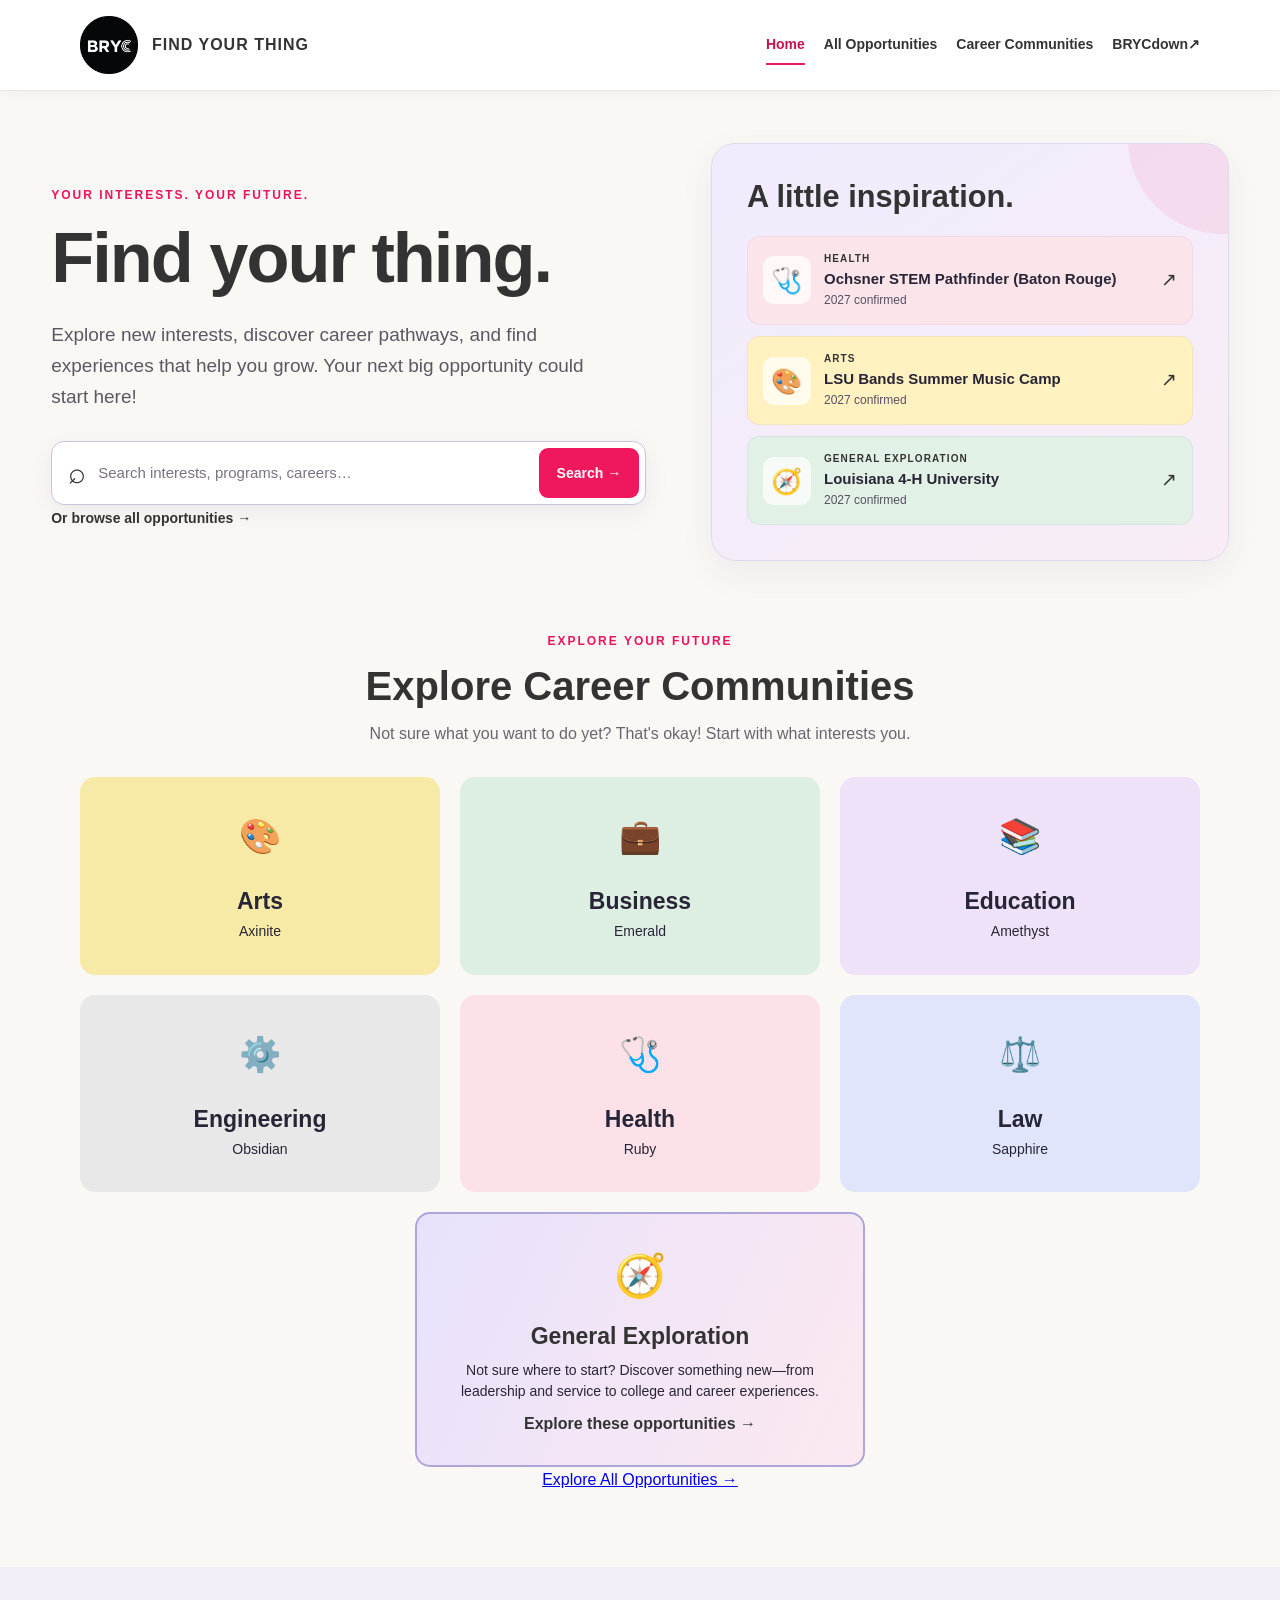
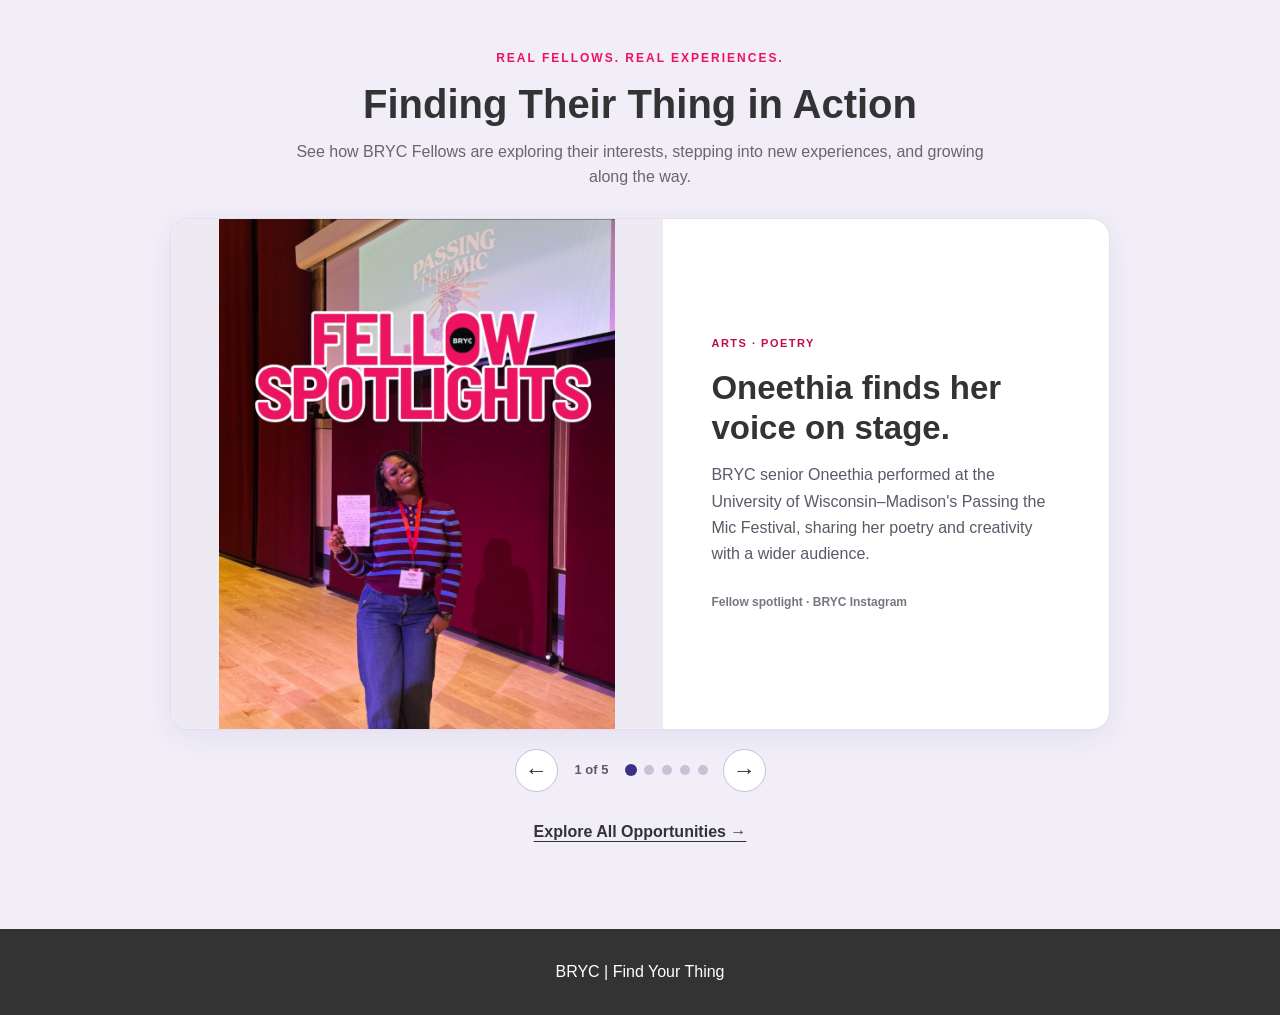
==== index.html @ 46cd041e "Provide homepage search autocomplete and approved-current preview fallback" ====
<!DOCTYPE html>
<html lang="en">
<head>
  <meta charset="UTF-8">
  <meta name="viewport" content="width=device-width, initial-scale=1.0">
  <title>Find Your Thing | BRYC</title>
  <link rel="stylesheet" href="style.css?v=11">
</head>

<body>
  <!-- Navigation -->
  <header class="site-header">
    <div class="container nav">
      <a href="index.html" class="brand" aria-label="Find Your Thing home">
        <img src="BRYC Logo-Punched.png" alt="BRYC logo">
        <span>FIND YOUR THING</span>
      </a>
      <nav class="site-nav" aria-label="Main navigation">
        <a class="nav-link" href="index.html" aria-current="page">Home</a>
        <a class="nav-link" href="opportunities.html">All Opportunities</a>
        <a class="nav-link" href="#career-communities">Career Communities</a>
        <a class="nav-link" href="https://thebryc.org/brycdown" target="_blank" rel="noopener noreferrer">BRYCdown <span aria-hidden="true">↗</span></a>
      </nav>
    </div>
  </header>

  <main>
    <!-- Hero: search and live discovery previews -->
    <section class="hero container" aria-labelledby="hero-title">
      <div class="hero-content">
        <p class="eyebrow">YOUR INTERESTS. YOUR FUTURE.</p>
        <h1 id="hero-title">Find your thing.</h1>
        <p class="intro">
          Explore new interests, discover career pathways, and find experiences
          that help you grow. Your next big opportunity could start here!
        </p>

        <form class="hero-search" action="opportunities.html" method="get" role="search">
          <label for="hero-query" class="visually-hidden">Search opportunities</label>
          <span class="hero-search-icon" aria-hidden="true">⌕</span>
          <input id="hero-query" name="q" type="search" autocomplete="off"
            placeholder="Search interests, programs, careers…" required>
          <button type="submit">Search <span aria-hidden="true">→</span></button>
        </form>
        <a class="hero-all-link" href="opportunities.html">Or browse all opportunities <span aria-hidden="true">→</span></a>
      </div>

      <aside class="hero-discovery" aria-labelledby="discovery-title">
        <div class="hero-discovery-header">
          <h2 id="discovery-title">A little inspiration.</h2>
        </div>
        <div class="preview-stack" id="featured-opportunities">
          <!-- These useful links remain if the live opportunity feed is temporarily unavailable. -->
          <a class="preview-card preview-health" href="opportunities.html?community=Health">
            <span class="preview-icon" aria-hidden="true">🩺</span>
            <span class="preview-card-copy">
              <span class="preview-kicker">HEALTH</span>
              <strong>Explore healthcare opportunities</strong>
              <span class="preview-detail">Careers, summer programs, and volunteering</span>
            </span>
            <span class="preview-arrow" aria-hidden="true">↗</span>
          </a>
          <a class="preview-card preview-arts" href="opportunities.html?community=Arts">
            <span class="preview-icon" aria-hidden="true">🎨</span>
            <span class="preview-card-copy">
              <span class="preview-kicker">ARTS</span>
              <strong>Find your creative side</strong>
              <span class="preview-detail">Theater, journalism, design, and more</span>
            </span>
            <span class="preview-arrow" aria-hidden="true">↗</span>
          </a>
          <a class="preview-card preview-general" href="opportunities.html?community=General%20Exploration">
            <span class="preview-icon" aria-hidden="true">🧭</span>
            <span class="preview-card-copy">
              <span class="preview-kicker">GENERAL EXPLORATION</span>
              <strong>Try something new</strong>
              <span class="preview-detail">Leadership, service, and new experiences</span>
            </span>
            <span class="preview-arrow" aria-hidden="true">↗</span>
          </a>
        </div>
      </aside>
    </section>

    <!-- Career Communities -->
    <section class="communities container" id="career-communities">
      <p class="eyebrow">EXPLORE YOUR FUTURE</p>
      <h2>Explore Career Communities</h2>
      <p class="section-description">
        Not sure what you want to do yet? That's okay!
        Start with what interests you.
      </p>

      <div class="community-grid">
        <a class="community-card arts" href="opportunities.html?community=Arts">
          <div class="community-icon">🎨</div>
          <h3>Arts</h3>
          <p>Axinite</p>
        </a>

        <a class="community-card business" href="opportunities.html?community=Business">
          <div class="community-icon">💼</div>
          <h3>Business</h3>
          <p>Emerald</p>
        </a>

        <a class="community-card education" href="opportunities.html?community=Education">
          <div class="community-icon">📚</div>
          <h3>Education</h3>
          <p>Amethyst</p>
        </a>

        <a class="community-card engineering" href="opportunities.html?community=Engineering">
          <div class="community-icon">⚙️</div>
          <h3>Engineering</h3>
          <p>Obsidian</p>
        </a>

        <a class="community-card health" href="opportunities.html?community=Health">
          <div class="community-icon">🩺</div>
          <h3>Health</h3>
          <p>Ruby</p>
        </a>

        <a class="community-card law" href="opportunities.html?community=Law">
          <div class="community-icon">⚖️</div>
          <h3>Law</h3>
          <p>Sapphire</p>
        </a>

        <a class="community-card general-exploration" href="opportunities.html?community=General%20Exploration">
          <div class="community-icon" aria-hidden="true">🧭</div>
          <div class="community-copy">
            <h3>General Exploration</h3>
            <p>Not sure where to start? Discover something new—from leadership and service to college and career experiences.</p>
            <span class="community-action">Explore these opportunities →</span>
          </div>
        </a>
      </div>
      <div class="section-action"><a class="section-action-link" href="opportunities.html">Explore All Opportunities →</a></div>
    </section>

    <!-- Real Fellow experiences: original screenshot photo crops only -->
    <section id="spotlights" class="fellow-spotlights" aria-labelledby="spotlights-heading">
      <div class="container spotlight-container">
        <p class="eyebrow">REAL FELLOWS. REAL EXPERIENCES.</p>
        <h2 id="spotlights-heading">Finding Their Thing in Action</h2>
        <p class="section-description">See how BRYC Fellows are exploring their interests, stepping into new experiences, and growing along the way.</p>
        <div class="spotlight-carousel" aria-roledescription="carousel" aria-label="BRYC Fellow spotlights">
          <div class="spotlight-stage" id="spotlight-stage" aria-live="polite">
            <article class="spotlight-slide" aria-roledescription="slide" aria-label="1 of 5">
              <div class="spotlight-photo"><img src="assets/fellow-spotlights/01-oneethia-poetry.png" alt="BRYC Fellow Oneethia at the Passing the Mic Festival" loading="eager"></div>
              <div class="spotlight-story">
                <span class="spotlight-category">ARTS · POETRY</span>
                <h3>Oneethia finds her voice on stage.</h3>
                <p>BRYC senior Oneethia performed at the University of Wisconsin–Madison's Passing the Mic Festival, sharing her poetry and creativity with a wider audience.</p>
                <span class="spotlight-attribution">Fellow spotlight · BRYC Instagram</span>
              </div>
            </article>
            <article class="spotlight-slide" aria-roledescription="slide" aria-label="2 of 5" hidden>
              <div class="spotlight-photo"><img src="assets/fellow-spotlights/02-kaleb-orchestra.png" alt="BRYC Fellow Kaleb at a music competition with trophies" loading="lazy"></div>
              <div class="spotlight-story">
                <span class="spotlight-category">ARTS · MUSIC</span>
                <h3>Kaleb earns orchestra honors.</h3>
                <p>Kaleb was selected for the Louisiana Music Educators Association's All-State and Multi-District Honors Orchestra, recognizing his dedication to music.</p>
                <span class="spotlight-attribution">Fellow spotlight · BRYC Instagram</span>
              </div>
            </article>
            <article class="spotlight-slide" aria-roledescription="slide" aria-label="3 of 5" hidden>
              <div class="spotlight-photo"><img src="assets/fellow-spotlights/03-engineering-fellows.png" alt="BRYC Engineering Fellows and ExxonMobil mentors gathered for a group photo" loading="lazy"></div>
              <div class="spotlight-story">
                <span class="spotlight-category">ENGINEERING · MENTORSHIP</span>
                <h3>Engineering Fellows meet their mentors.</h3>
                <p>Ten aspiring BRYC engineers met ExxonMobil mentors through the Engineering Fellows partnership. Monthly sessions from September through May focus on workplace skills and guidance on internships and careers.</p>
                <span class="spotlight-attribution">Engineering Fellows · BRYC × ExxonMobil</span>
              </div>
            </article>
            <article class="spotlight-slide" aria-roledescription="slide" aria-label="4 of 5" hidden>
              <div class="spotlight-photo"><img src="assets/fellow-spotlights/04-health-fellows.png" alt="BRYC Health Fellow practicing a healthcare skill at the Community Health Fair" loading="lazy"></div>
              <div class="spotlight-story">
                <span class="spotlight-category">HEALTH · HANDS-ON LEARNING</span>
                <h3>Exploring healthcare firsthand.</h3>
                <p>Fellows wrapped up year three of the Wolfpack Health Fellows Academy with a Community Health Fair, exploring healthcare pathways alongside FranU and Baton Rouge Clinic partners.</p>
                <span class="spotlight-attribution">Past Fellow experience · Wolfpack Health Fellows Academy</span>
              </div>
            </article>
            <article class="spotlight-slide" aria-roledescription="slide" aria-label="5 of 5" hidden>
              <div class="spotlight-photo"><img src="assets/fellow-spotlights/05-legal-fellows.png" alt="BRYC Legal Fellow speaking to an audience at the Legal Fellows program" loading="lazy"></div>
              <div class="spotlight-story">
                <span class="spotlight-category">LAW · YOUTH LEADERSHIP</span>
                <h3>Legal Fellows take the lead.</h3>
                <p>In partnership with the East Baton Rouge District Attorney's Office, BRYC Legal Fellows explored the justice system and strengthened their leadership and public speaking skills by designing questions for a community discussion.</p>
                <span class="spotlight-attribution">Legal Fellows Institute · BRYC × EBR District Attorney's Office</span>
              </div>
            </article>
          </div>
          <div class="spotlight-controls">
            <button type="button" class="spotlight-arrow" id="spotlight-prev" aria-label="Previous Fellow spotlight">←</button>
            <span class="spotlight-position" id="spotlight-position" aria-live="polite">1 of 5</span>
            <div class="spotlight-dots" id="spotlight-dots" aria-label="Choose a Fellow spotlight">
              <button class="spotlight-dot is-active" type="button" aria-label="Show spotlight 1" aria-current="true"></button>
              <button class="spotlight-dot" type="button" aria-label="Show spotlight 2"></button>
              <button class="spotlight-dot" type="button" aria-label="Show spotlight 3"></button>
              <button class="spotlight-dot" type="button" aria-label="Show spotlight 4"></button>
              <button class="spotlight-dot" type="button" aria-label="Show spotlight 5"></button>
            </div>
            <button type="button" class="spotlight-arrow" id="spotlight-next" aria-label="Next Fellow spotlight">→</button>
          </div>
        </div>
        <a class="spotlight-browse-link" href="opportunities.html">Explore All Opportunities →</a>
      </div>
    </section>
  </main>

  <footer>
    <div class="container">
      BRYC | Find Your Thing
    </div>
  </footer>

  <!-- The same public-safe approved-opportunities feed used by the directory. -->
  <script src="opportunities-snapshot.js?v=20261117-tulane"></script>
  <script src="fyt-search.js?v=round3-1"></script>
  <script src="fyt-config.js"></script>
  <script>
  (() => {
    "use strict";
    let latestOpportunities=window.FYT_STATIC_PAYLOAD?.opportunities||[];
    window.FYTHomepageOpportunities=()=>latestOpportunities;
    const slots = [
      {category: "Health", icon: "🩺", style: "preview-health"},
      {category: "Arts", icon: "🎨", style: "preview-arts"},
      {category: "General Exploration", icon: "🧭", style: "preview-general"}
    ];
    const stack = document.getElementById("featured-opportunities");
    if (!stack) return;
    const cycleRank = cycle => cycle === "2027 Confirmed" ? 0 :
      cycle === "Ongoing / Recurring" ? 1 : 2;
    const cycleLabel = cycle => cycle === "2027 Confirmed" ? "2027 confirmed" :
      cycle === "Ongoing / Recurring" ? "Ongoing program" : "Previously offered";
    const safeUrl = value => {
      try {
        const link = new URL(value);
        return link.protocol === "https:" ? link.href : null;
      } catch { return null; }
    };
    const span = (className, content) => {
      const node = document.createElement("span");
      node.className = className;
      node.textContent = String(content || "");
      return node;
    };
    window.FYTFeedReceiver = payload => {
      if (!payload || payload.ok !== true || !Array.isArray(payload.opportunities)) return;
      latestOpportunities=payload.opportunities;
      const cards = [];
      for (const slot of slots) {
        const item = payload.opportunities.filter(op =>
          op && op.id && op.name && !window.FYTSearch.expired(op) && Array.isArray(op.careerCommunities) &&
          op.careerCommunities.includes(slot.category))
          .sort((a, b) => cycleRank(a.programCycle) - cycleRank(b.programCycle))[0];
        if (!item) continue;
        const card = document.createElement("a");
        card.className = "preview-card " + slot.style;
        card.href = "opportunities.html?q=" + encodeURIComponent(item.name);
        const icon = span("preview-icon", slot.icon);
        icon.setAttribute("aria-hidden", "true");
        const copy = span("preview-card-copy", "");
        copy.append(span("preview-kicker", slot.category.toUpperCase()));
        const name = document.createElement("strong");
        name.textContent = item.name;
        copy.append(name, span("preview-detail", cycleLabel(item.programCycle)));
        const arrow = span("preview-arrow", "↗");
        arrow.setAttribute("aria-hidden", "true");
        card.append(icon, copy, arrow);
        cards.push(card);
      }
      // Preserve the category links if no approved previews are available.
      if (cards.length === slots.length) stack.replaceChildren(...cards);
    };
    // Render the approved public snapshot before the live feed returns.
    if(window.FYT_STATIC_PAYLOAD)window.FYTFeedReceiver(window.FYT_STATIC_PAYLOAD);
    const endpoint = safeUrl(window.FYT_CONFIG && window.FYT_CONFIG.publicFeedUrl);
    if (!endpoint) return;
    const script = document.createElement("script");
    script.src = endpoint;
    // A failed/slow feed leaves the three category links intact.
    document.head.append(script);
  })();
  </script>

  <script>
  (() => {
    const input=document.getElementById('hero-query');
    const pick=label=>{
      const url=new URL('opportunities.html',location.href);
      url.searchParams.set('q',label);
      location.assign(url.href);
    };
    window.FYTSearch.autocomplete(input,()=>window.FYTHomepageOpportunities?.()||[],pick);
  })();
  </script>

  <script>
  (() => {
    "use strict";
    const stage = document.getElementById("spotlight-stage");
    const controls = document.getElementById("spotlight-dots");
    if (!stage || !controls) return;
    const slides = Array.from(stage.querySelectorAll(".spotlight-slide"));
    const dots = Array.from(controls.querySelectorAll(".spotlight-dot"));
    const position = document.getElementById("spotlight-position");
    let current = 0;
    function show(index) {
      current = (index + slides.length) % slides.length;
      slides.forEach((slide, i) => { slide.hidden = i !== current; });
      dots.forEach((dot, i) => {
        dot.classList.toggle("is-active", i === current);
        if (i === current) dot.setAttribute("aria-current", "true");
        else dot.removeAttribute("aria-current");
      });
      position.textContent = (current + 1) + " of " + slides.length;
    }
    document.getElementById("spotlight-prev").addEventListener("click", () => show(current - 1));
    document.getElementById("spotlight-next").addEventListener("click", () => show(current + 1));
    dots.forEach((dot, i) => dot.addEventListener("click", () => show(i)));
    const carousel = document.querySelector(".spotlight-carousel");
    carousel.addEventListener("keydown", e => {
      if (e.key === "ArrowLeft") { e.preventDefault(); show(current - 1); }
      if (e.key === "ArrowRight") { e.preventDefault(); show(current + 1); }
    });
    let touchX;
    stage.addEventListener("touchstart", e => { touchX = e.changedTouches[0].screenX; }, {passive:true});
    stage.addEventListener("touchend", e => {
      if (touchX === undefined) return;
      const delta = e.changedTouches[0].screenX - touchX;
      if (Math.abs(delta) > 55) show(current + (delta < 0 ? 1 : -1));
      touchX = undefined;
    }, {passive:true});
    show(0);
  })();
  </script>
</body>
</html>
---- style.css ----
/* ===================================
   FIND YOUR THING | BRYC
   Official BRYC-inspired styling
   =================================== */

/* BRAND COLORS */

:root {
  --purple: #3a3088;
  --charcoal: #333333; /* BRYC-inspired headline and link color */
  --pink: #ed125f;
  --cream: #faf8f4;
  --white: #ffffff;
  --text: #282536;
  --gray: #696570;
}

* {
  box-sizing: border-box;
}

html {
  scroll-behavior: smooth;
}

body {
  margin: 0;
  font-family: "Proxima Nova", Arial, sans-serif;
  background-color: var(--cream);
  color: var(--text);
  line-height: 1.6;
}

/* MAIN PAGE CONTAINER */

.container {
  width: 90%;
  max-width: 1120px;
  margin-left: auto;
  margin-right: auto;
}

/* ===================================
   NAVIGATION
   =================================== */

.site-header {
  position: sticky;
  top: 0;
  z-index: 100;
  background-color: var(--white);
  border-bottom: 1px solid #e8e3df;
  box-shadow: 0 2px 12px rgba(40,37,54,.045);
}

.nav {
  display: flex;
  justify-content: space-between;
  align-items: center;
  gap: 20px;
  padding: 16px 0;
}

.brand {
  display: flex;
  align-items: center;
  gap: 14px;
  text-decoration: none;
  color: var(--charcoal);
  font-weight: bold;
  letter-spacing: 1px;
}

.brand img {
  width: 58px;
  height: 58px;
  object-fit: contain;
}

.nav-link {
  color: var(--charcoal);
  text-decoration: none;
  font-weight: 700;
}
.site-nav {
  display: flex;
  flex-wrap: wrap;
  align-items: center;
  justify-content: flex-end;
  gap: 8px 19px;
}
.site-nav .nav-link {
  display: inline-flex;
  align-items: center;
  min-height: 40px;
  white-space: nowrap;
  font-size: 14px;
  border-bottom: 2px solid transparent;
}
.site-nav .nav-link:hover,
.site-nav .nav-link[aria-current="page"] {
  color: #c6124d;
  border-bottom-color: #ef185d;
}
.site-nav .nav-link:focus-visible,
.brand:focus-visible {
  outline: 3px solid #ef185d;
  outline-offset: 3px;
  border-radius: 3px;
}
.brand { flex-shrink: 0; }
#career-communities { scroll-margin-top: 115px; }
@media (max-width: 900px) {
  .nav { flex-wrap: wrap; gap: 4px 12px; padding: 9px 0; }
  .brand img { width: 45px; height: 45px; }
  .site-nav { width: 100%; justify-content: flex-start; flex-wrap: nowrap; gap: 17px; overflow-x: auto; scrollbar-width: thin; }
  .site-nav .nav-link { font-size: 13px; flex-shrink: 0; min-height: 38px; }
  #career-communities { scroll-margin-top: 135px; }
}


/* ===================================
   WELCOME SECTION — COMPACT SPLIT HERO
   =================================== */

.hero {
  display: grid;
  grid-template-columns: minmax(0, 1.07fr) minmax(0, .93fr);
  gap: clamp(30px, 5vw, 75px);
  align-items: center;
  width: 92%;
  max-width: 1250px;
  padding-top: 52px;
  padding-bottom: 45px;
}

.hero-content { min-width: 0; text-align: left; }

.eyebrow {
  color: var(--pink);
  font-size: 12px;
  font-weight: bold;
  letter-spacing: 2px;
  text-transform: uppercase;
}

h1, h2 { color: var(--charcoal); line-height: 1.15; }

h1 { font-size: clamp(48px, 5.5vw, 76px); margin: 13px 0 20px; letter-spacing: -2px; }
h2 { font-size: clamp(28px, 4vw, 40px); margin: 12px 0; }

.hero .intro {
  max-width: 570px;
  margin: 0 0 28px;
  color: #5b5763;
  font-size: clamp(17px, 1.55vw, 19px);
  line-height: 1.65;
}

.visually-hidden {
  position: absolute;
  width: 1px; height: 1px; padding: 0; margin: -1px;
  overflow: hidden; clip: rect(0,0,0,0); white-space: nowrap; border: 0;
}

.hero-search {
  display: flex;
  align-items: center;
  gap: 10px;
  width: 100%;
  max-width: 595px;
  padding: 6px 6px 6px 16px;
  background: white;
  border: 1px solid #cdc4dc;
  border-radius: 13px;
  box-shadow: 0 7px 24px rgba(58,48,136,.08);
}
.hero-search:focus-within { border-color: var(--charcoal); outline: 3px solid rgba(58,48,136,.16); }
.hero-search-icon { font-size: 30px; line-height: 1; color: var(--charcoal); font-family: Arial,sans-serif; }
.hero-search input {
  border: 0; background: transparent; outline: none;
  font: inherit; font-size: 15px; color: var(--text);
  flex: 1; min-width: 0; min-height: 45px; padding: 8px 2px;
}
.hero-search input::placeholder { color: #797282; opacity: 1; }
.hero-search button {
  border: 0; background: #ef185d; color: white;
  font: inherit; font-weight: 700; font-size: 14px;
  padding: 14px 18px; min-height: 44px; border-radius: 9px;
  white-space: nowrap; cursor: pointer;
}
.hero-search button:hover { background: #c6124d; }
.hero-search button:focus-visible { outline: 3px solid var(--pink); outline-offset: 3px; }
.hero-search-hint { margin: 12px 0 12px; color: #6a6470; font-size: 13px; }
.hero-search-hint a { color: var(--charcoal); font-weight: 600; text-underline-offset: 3px; }
.hero-all-link { display: inline-block; color: var(--charcoal); font-weight: 700; font-size: 14px; text-decoration: none; }
.hero-all-link:hover { text-decoration: underline; }

.hero-discovery {
  position: relative; overflow: hidden; isolation: isolate;
  background: linear-gradient(145deg,#f0ebfd 0%,#f8edf5 100%);
  border: 1px solid #e1d8ef;
  border-radius: 24px;
  padding: clamp(22px, 3vw, 35px);
  box-shadow: 0 12px 34px rgba(58,48,136,.065);
}
.hero-discovery::after {
  content: ""; position: absolute; z-index: -1;
  width: 190px; height: 190px; border-radius: 50%;
  right: -90px; top: -100px;
  background: rgba(237,18,95,.08);
}
.hero-discovery-header { margin-bottom: 20px; }
.hero-discovery-header .eyebrow { margin: 0 0 8px; font-size: 10px; }
.hero-discovery h2 { margin: 0 0 6px; font-size: clamp(25px,2.4vw,31px); line-height: 1.2; }
.hero-discovery-header > p:last-child { margin: 0; color: #615b70; font-size: 14px; }
.preview-stack { display: grid; gap: 11px; }
.preview-card {
  display: flex; align-items: center; gap: 13px;
  min-width: 0; padding: 14px 15px;
  border-radius: 13px; border: 1px solid rgba(58,48,136,.065);
  text-decoration: none; color: var(--text);
  transition: transform .18s ease, box-shadow .18s ease;
}
.preview-card:hover { transform: translateX(3px); box-shadow: 0 5px 15px rgba(58,48,136,.1); }
.preview-card:focus-visible { outline: 3px solid var(--purple); outline-offset: 2px; }
.preview-health { background: #fbe5eb; }
.preview-arts { background: #fff1c0; }
.preview-general { background: #e2f1e5; }
.preview-icon {
  display: grid; place-items: center; flex: 0 0 48px;
  width: 48px; height: 48px; border-radius: 11px;
  background: rgba(255,255,255,.72); font-size: 25px;
}
.preview-card-copy { display: flex; flex: 1; flex-direction: column; gap: 2px; min-width: 0; }
.preview-kicker { font-size: 10px; letter-spacing: 1.1px; font-weight: 800; color: var(--charcoal); }
.preview-card-copy strong { font-size: 15px; line-height: 1.33; overflow-wrap: anywhere; }
.preview-detail { color: #565061; font-size: 12px; }
.preview-arrow { font-size: 19px; color: var(--charcoal); align-self: center; }
.preview-footnote { font-size: 12px; margin: 17px 0 0; color: #6b6573; }

@media (max-width: 940px) {
  .hero { grid-template-columns: 1fr; max-width: 720px; gap: 32px; padding-top: 48px; padding-bottom: 40px; }
  .hero-content { text-align: center; }
  .hero .intro { margin-left: auto; margin-right: auto; }
  .hero-search { margin-left: auto; margin-right: auto; }
}
@media (max-width: 600px) {
  .hero { padding-top: 34px; padding-bottom: 35px; gap: 25px; }
  .hero h1 { font-size: clamp(46px,12vw,63px); letter-spacing: -1px; }
  .hero .intro { font-size: 16px; margin-bottom: 20px; }
  .hero-search { gap: 5px; padding: 5px 5px 5px 10px; }
  .hero-search input { font-size: 14px; }
  .hero-search button { padding: 12px 13px; font-size: 13px; }
  .hero-search-icon { font-size: 23px; }
  .hero-discovery { border-radius: 18px; padding: 21px; }
  .preview-card { padding: 12px 11px; gap: 9px; }
  .preview-icon { flex-basis: 40px; width: 40px; height: 40px; font-size: 22px; }
  .preview-card-copy strong { font-size: 14px; }
}

/* ===================================
   CAREER COMMUNITIES
   =================================== */

.communities {
  padding-top: 14px;
  padding-bottom: 75px;

  /* Center section content */
  text-align: center;
}

.section-description {
  color: var(--gray);
  max-width: 700px;
  margin: 12px auto 30px;
  text-align: center;
}

/* Community card layout */

.community-grid {
  display: grid;
  grid-template-columns: repeat(3, minmax(0, 1fr));
  gap: 20px;

  width: 100%;
  margin-left: auto;
  margin-right: auto;
}

.community-card {
  padding: 32px;
  min-height: 190px;
  border-radius: 15px;
  text-align: center;
  transition: transform 0.2s ease;
}

.community-card:hover {
  transform: translateY(-5px);
}

.community-icon {
  font-size: 34px;
}

.community-card h3 {
  margin: 20px 0 0;
  font-size: 23px;
}

.community-card p {
  margin: 0;
  font-size: 14px;
}

/* Career Community Colors */

.arts {
  background-color: #f7eaa7;
}

.business {
  background-color: #ddefe3;
}

.education {
  background-color: #ede2f7;
}

.engineering {
  background-color: #e8e8e8;
}

.health {
  background-color: #fce1e9;
}

.law {
  background-color: #e1e5fc;
}

/* ===================================
   ALL OPPORTUNITIES
   =================================== */

.opportunities {
  background-color: #f1eef8;
  padding: 75px 0 95px;

  /* Center section content */
  text-align: center;
}

.opportunity-card {
  background-color: var(--white);
  border: 1px solid #e6dfeb;
  border-radius: 16px;
  padding: 30px;
  max-width: 600px;
  box-shadow: 0 5px 20px #2927670a;

  /* Center the card on the page */
  margin-left: auto;
  margin-right: auto;

  /* Keep text inside cards easy to read */
  text-align: left;
}

.opportunity-card h3 {
  margin-top: 16px;
  color: var(--text);
}

.opportunity-card p {
  color: var(--gray);
}

.tag {
  display: inline-block;
  background-color: #fde7ef;
  color: #be0e4c;
  padding: 6px 13px;
  border-radius: 20px;
  font-size: 12px;
  font-weight: bold;
}

/* ===================================
   FOOTER
   =================================== */

footer {
  background-color: var(--charcoal);
  color: var(--white);
  padding: 30px 0;
  text-align: center;
}

/* ===================================
   TABLET AND MOBILE
   =================================== */

@media (max-width: 750px) {
  .community-grid {
    grid-template-columns: repeat(2, minmax(0, 1fr));
  }

  .nav {
    flex-wrap: wrap;
  }

}

@media (max-width: 450px) {
  .community-grid {
    grid-template-columns: 1fr;
  }

  .community-card {
    min-height: 150px;
  }

  .brand span {
    font-size: 12px;
  }

  .nav-link {
    font-size: 13px;
  }
}

/* FYT Explorer community links and live directory CTA */
a.community-card {display:block;color:var(--text);text-decoration:none}
a.community-card:hover,a.community-card:focus-visible{box-shadow:0 7px 20px rgba(58,48,136,.15)}
a.community-card:focus-visible,.browse-cta:focus-visible{outline:3px solid var(--pink);outline-offset:3px}
.browse-cta{display:inline-block;margin-top:18px;padding:13px 23px;border-radius:9px;background:var(--purple);color:white;text-decoration:none;font-weight:700}
.browse-cta:hover{background:#29216c;color:white}

/* General Exploration: slightly wider than the standard cards, centered below Health */
.community-card.general-exploration {
  grid-column: 2 / 3;
  width: 125%;
  max-width: 480px;
  justify-self: center;
  min-height: 190px;
  background: linear-gradient(115deg, #e8e2fc 0%, #fce9f0 100%);
  border: 2px solid #afa5db;
  display: flex;
  flex-direction: column;
  align-items: center;
  justify-content: center;
  gap: 9px;
  padding: 28px 28px;
  text-align: center;
}
.general-exploration .community-icon { font-size: 42px; flex-shrink: 0; }
.general-exploration .community-copy { max-width: 430px; }
.general-exploration h3 { margin: 0 0 5px; color: var(--charcoal); }
.general-exploration p { font-size: 14px; line-height: 1.5; }
.general-exploration .community-action { display: inline-block; margin-top: 9px; color: var(--charcoal); font-weight: bold; }
@media (max-width: 750px) {
  .community-card.general-exploration {
    grid-column: 1 / -1;
    width: min(75%, 520px);
  }
}
@media (max-width: 450px) {
  .community-card.general-exploration {
    width: 100%;
    padding: 27px 24px;
  }
}

/* Finding Their Thing in Action — original-photo carousel */
.fellow-spotlights { padding: 70px 0 85px; background: #f1eef8; }
.spotlight-container { max-width: 1080px; text-align: center; }
.spotlight-container > h2 { margin: 10px 0; }
.spotlight-container > .section-description { margin-bottom: 28px; }
.spotlight-carousel { max-width: 940px; margin: 0 auto; }
.spotlight-stage { background: #fff; border: 1px solid #e5deed; border-radius: 19px; overflow: hidden; box-shadow: 0 7px 28px rgba(58,48,136,.07); }
.spotlight-slide { display: grid; grid-template-columns: minmax(0, 1.05fr) minmax(0, .95fr); min-width: 0; }
.spotlight-slide[hidden] { display: none !important; }
.spotlight-photo { background: #eeeaf3; display: flex; justify-content: center; align-items: center; min-height: 360px; overflow: hidden; }
.spotlight-photo img { display: block; width: 100%; max-height: 510px; height: auto; object-fit: contain; }
.spotlight-story { display: flex; flex-direction: column; justify-content: center; text-align: left; padding: clamp(24px,4vw,48px); gap: 15px; }
.spotlight-category { color: #c30d4a; font-size: 11px; letter-spacing: 1.5px; font-weight: 800; }
.spotlight-story h3 { color: var(--charcoal); font-size: clamp(24px,3vw,33px); line-height: 1.2; margin: 0; }
.spotlight-story p { color: #5d5868; line-height: 1.65; margin: 0; font-size: 16px; }
.spotlight-attribution { font-size: 12px; font-weight: 700; color: #7a7480; margin-top: 10px; }
.spotlight-controls { display: flex; justify-content: center; align-items: center; gap: 15px; margin-top: 19px; }
.spotlight-arrow { display: grid; place-items: center; border: 1px solid #c8bfdb; background: white; color: var(--charcoal); cursor: pointer; border-radius: 50%; width: 43px; height: 43px; font-size: 23px; }
.spotlight-arrow:hover { background: #e6dff7; }
.spotlight-arrow:focus-visible, .spotlight-dot:focus-visible { outline: 3px solid #ed125f; outline-offset: 3px; }
.spotlight-position { color: #5f586a; font-size: 13px; font-weight: 700; min-width: 38px; }
.spotlight-dots { display: flex; align-items: center; gap: 8px; }
.spotlight-dot { border: 0; width: 10px; height: 10px; border-radius: 50%; padding: 0; background: #c9c1d6; cursor: pointer; }
.spotlight-dot.is-active { background: #3a3088; transform: scale(1.2); }
.spotlight-browse-link { display: inline-block; margin-top: 27px; font-size: 16px; font-weight: 700; color: var(--charcoal); text-decoration: underline; text-underline-offset: 4px; }
@media (max-width: 760px) {
  .fellow-spotlights { padding: 50px 0 65px; }
  .spotlight-slide { grid-template-columns: 1fr; }
  .spotlight-photo { min-height: 0; }
  .spotlight-photo img { max-height: 470px; }
  .spotlight-story { padding: 25px 27px 32px; gap: 12px; }
  .spotlight-story h3 { font-size: 26px; }
  .spotlight-story p { font-size: 15px; }
}
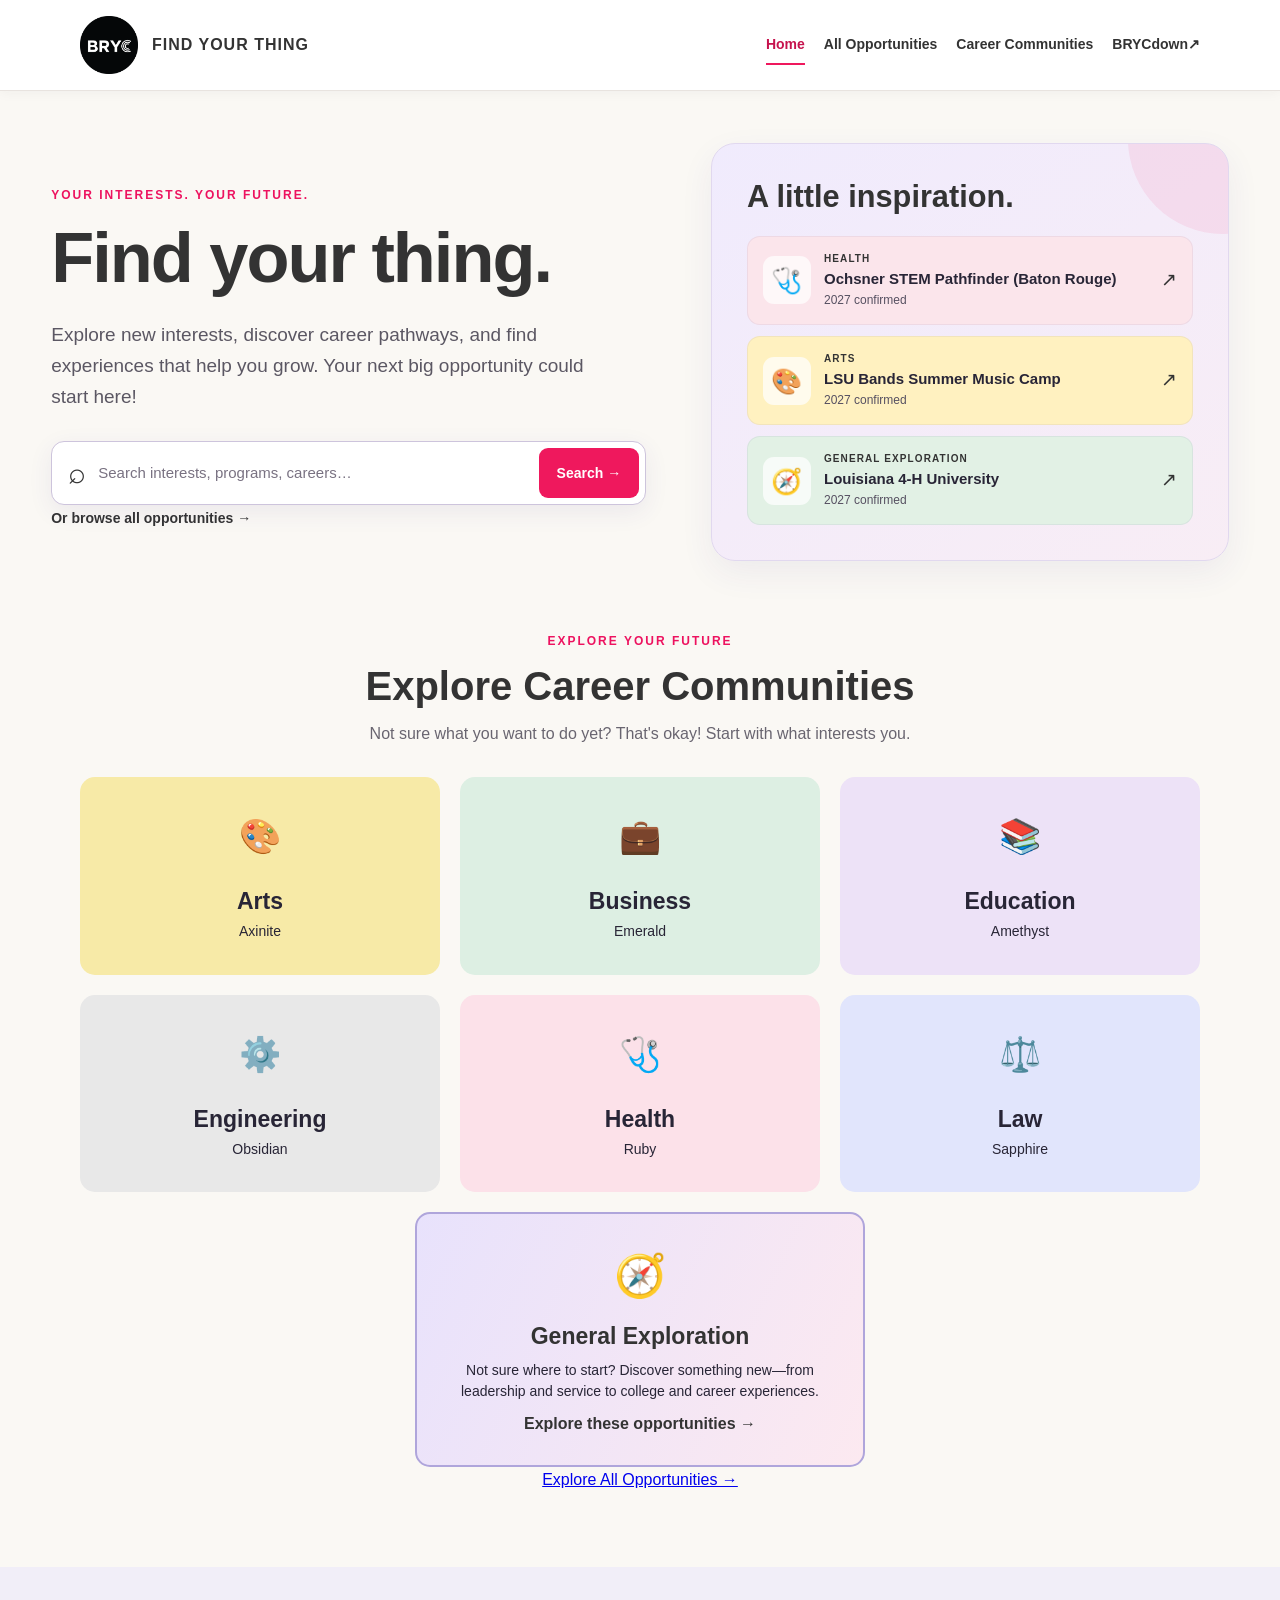
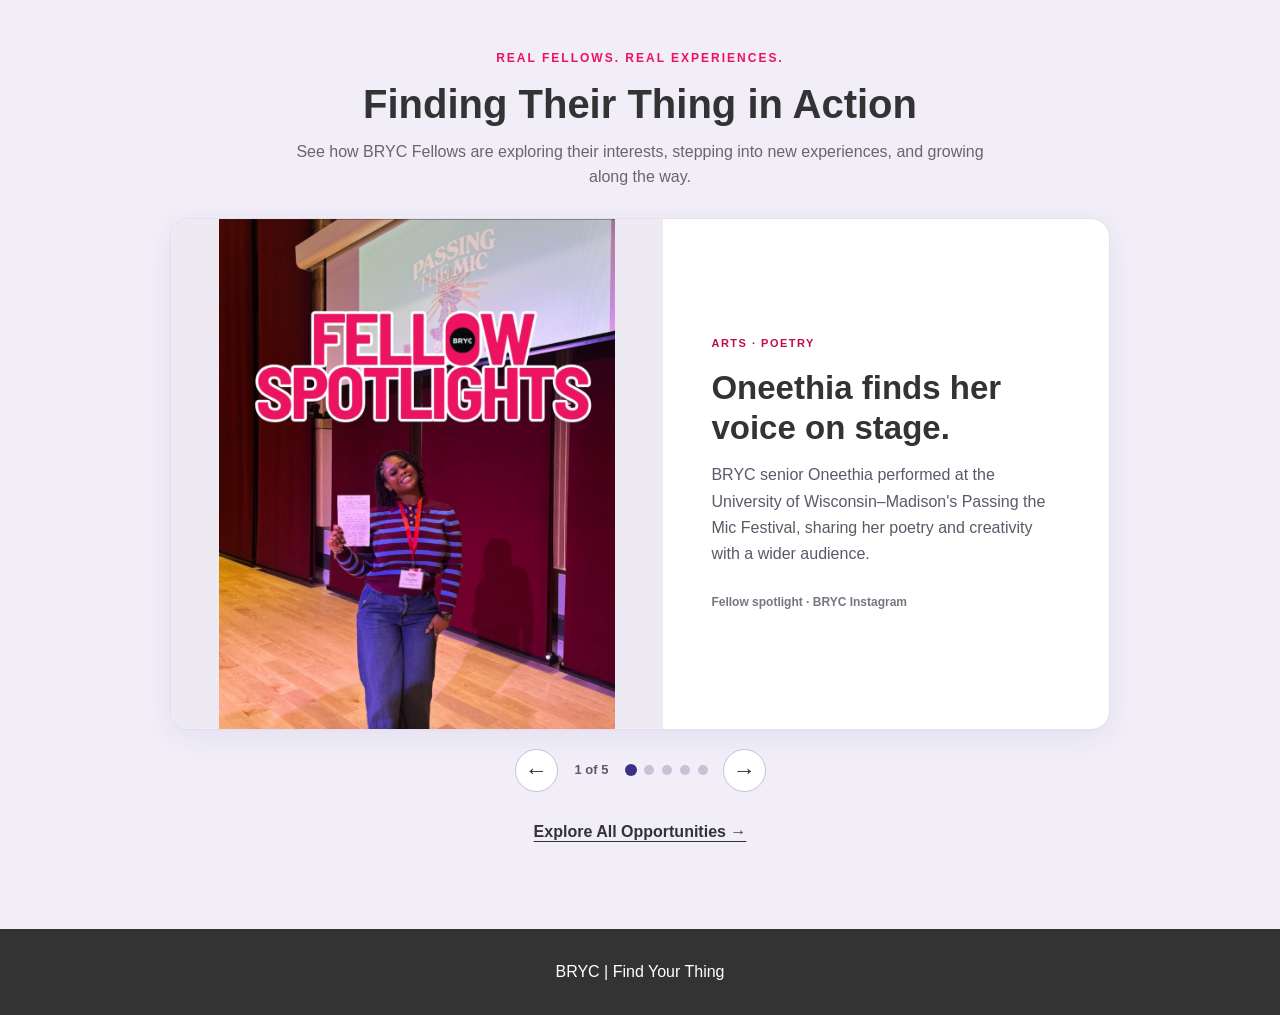
==== commit c9da8e9d: "Refresh Round 3 responsive autocomplete styling on index.html" ====
--- a/index.html
+++ b/index.html
@@ -5,7 +5,7 @@
   <meta charset="UTF-8">
   <meta name="viewport" content="width=device-width, initial-scale=1.0">
   <title>Find Your Thing | BRYC</title>
-  <link rel="stylesheet" href="style.css?v=11">
+  <link rel="stylesheet" href="style.css?v=12">
 </head>
 
 <body>
--- a/style.css
+++ b/style.css
@@ -163,6 +163,14 @@
   width: 1px; height: 1px; padding: 0; margin: -1px;
   overflow: hidden; clip: rect(0,0,0,0); white-space: nowrap; border: 0;
 }
+
+/* Shared accessible autocomplete for the homepage and directory. */
+.fyt-search-anchor{position:relative;z-index:12}
+.fyt-suggestions{position:absolute;z-index:120;left:0;right:0;top:calc(100% + 5px);border:1px solid #d5cbdc;border-radius:12px;background:#fff;box-shadow:0 12px 30px rgba(30,25,44,.16);max-height:280px;overflow:auto;padding:5px}
+.fyt-suggestions[hidden]{display:none}
+.fyt-suggestion{display:flex;align-items:center;justify-content:space-between;gap:12px;padding:11px 12px;border:0;background:white;color:#333;font:inherit;font-size:13px;width:100%;border-radius:7px;text-align:left;cursor:pointer}
+.fyt-suggestion small{color:#776e7c;font-size:11px;flex-shrink:0}
+.fyt-suggestion:hover,.fyt-suggestion.is-active,.fyt-suggestion:focus-visible{background:#fce8f0;outline:none}
 
 .hero-search {
   display: flex;
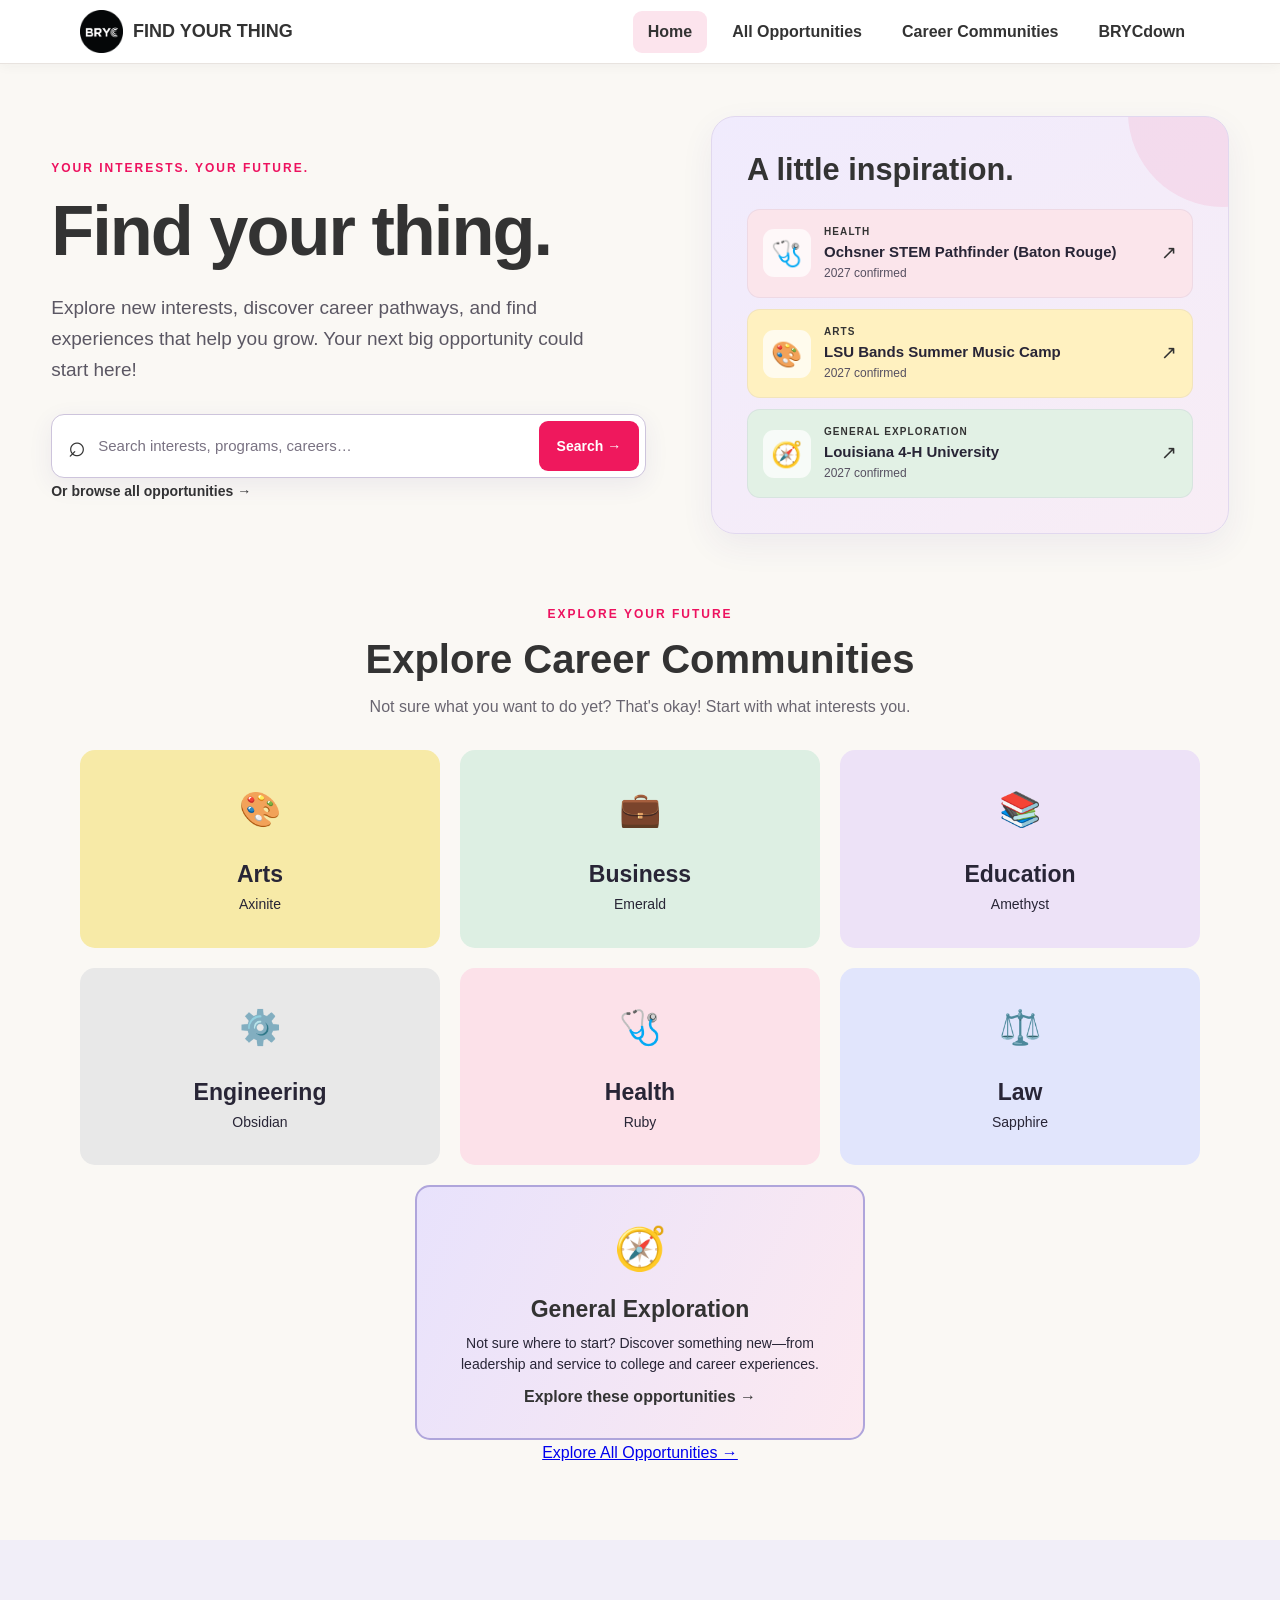
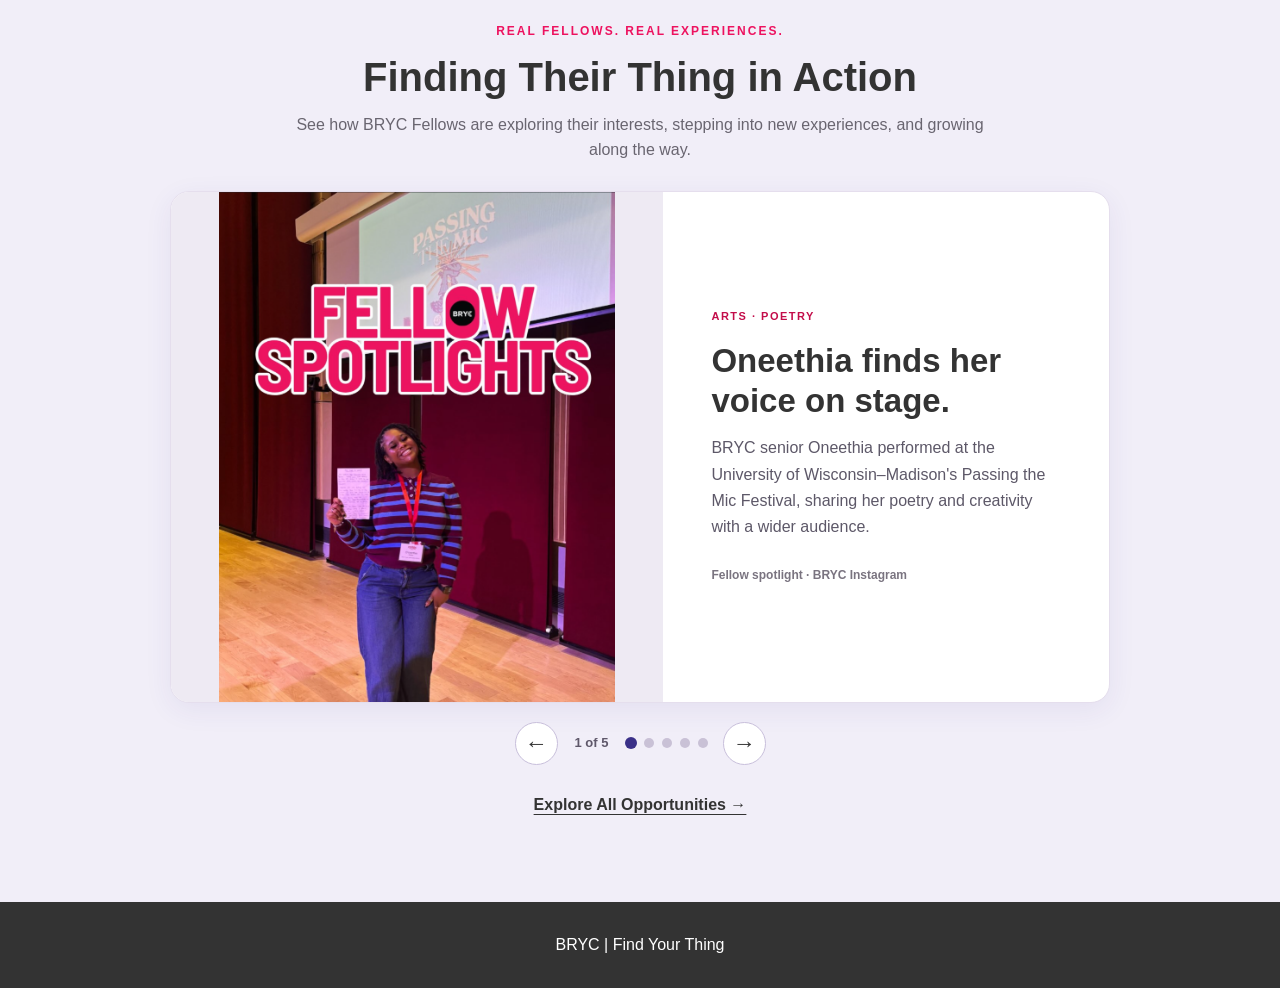
==== commit 092abeff: "Remove BRYCdown arrow and apply refined right-aligned FYT header" ====
--- a/index.html
+++ b/index.html
@@ -5,7 +5,7 @@
   <meta charset="UTF-8">
   <meta name="viewport" content="width=device-width, initial-scale=1.0">
   <title>Find Your Thing | BRYC</title>
-  <link rel="stylesheet" href="style.css?v=12">
+  <link rel="stylesheet" href="style.css?v=13">
 </head>
 
 <body>
@@ -20,7 +20,7 @@
         <a class="nav-link" href="index.html" aria-current="page">Home</a>
         <a class="nav-link" href="opportunities.html">All Opportunities</a>
         <a class="nav-link" href="#career-communities">Career Communities</a>
-        <a class="nav-link" href="https://thebryc.org/brycdown" target="_blank" rel="noopener noreferrer">BRYCdown <span aria-hidden="true">↗</span></a>
+        <a class="nav-link" href="https://thebryc.org/brycdown" target="_blank" rel="noopener noreferrer">BRYCdown</a>
       </nav>
     </div>
   </header>
--- a/style.css
+++ b/style.css
@@ -58,65 +58,85 @@
   display: flex;
   justify-content: space-between;
   align-items: center;
-  gap: 20px;
-  padding: 16px 0;
+  gap: 22px;
+  padding: 10px 0;
 }
 
 .brand {
-  display: flex;
-  align-items: center;
-  gap: 14px;
+  display: inline-flex;
+  align-items: center;
+  flex-shrink: 0;
+  gap: 10px;
   text-decoration: none;
   color: var(--charcoal);
-  font-weight: bold;
-  letter-spacing: 1px;
+  font-weight: 800;
+  font-size: 18px;
+  letter-spacing: 0;
+  white-space: nowrap;
 }
 
 .brand img {
-  width: 58px;
-  height: 58px;
+  width: 43px;
+  height: 43px;
   object-fit: contain;
 }
 
-.nav-link {
+.site-nav {
+  display: flex;
+  align-items: center;
+  justify-content: flex-end;
+  gap: 10px;
+  flex-wrap: wrap;
+}
+
+.site-nav .nav-link {
+  display: inline-flex;
+  align-items: center;
+  justify-content: center;
+  min-height: 42px;
+  padding: 10px 15px;
+  border-radius: 9px;
   color: var(--charcoal);
   text-decoration: none;
-  font-weight: 700;
-}
-.site-nav {
-  display: flex;
-  flex-wrap: wrap;
-  align-items: center;
-  justify-content: flex-end;
-  gap: 8px 19px;
-}
-.site-nav .nav-link {
-  display: inline-flex;
-  align-items: center;
-  min-height: 40px;
+  font-size: 16px;
+  font-weight: 650;
+  line-height: 1.2;
   white-space: nowrap;
-  font-size: 14px;
-  border-bottom: 2px solid transparent;
-}
-.site-nav .nav-link:hover,
+  transition: background-color .15s ease, color .15s ease;
+}
+
+.site-nav .nav-link:hover {
+  background: #f5f0f4;
+  color: #333333;
+}
+
 .site-nav .nav-link[aria-current="page"] {
-  color: #c6124d;
-  border-bottom-color: #ef185d;
-}
+  background: #fce4ed;
+  color: #333333;
+}
+
 .site-nav .nav-link:focus-visible,
 .brand:focus-visible {
   outline: 3px solid #ef185d;
   outline-offset: 3px;
-  border-radius: 3px;
-}
-.brand { flex-shrink: 0; }
-#career-communities { scroll-margin-top: 115px; }
+}
+
+#career-communities { scroll-margin-top: 92px; }
+
 @media (max-width: 900px) {
-  .nav { flex-wrap: wrap; gap: 4px 12px; padding: 9px 0; }
-  .brand img { width: 45px; height: 45px; }
-  .site-nav { width: 100%; justify-content: flex-start; flex-wrap: nowrap; gap: 17px; overflow-x: auto; scrollbar-width: thin; }
-  .site-nav .nav-link { font-size: 13px; flex-shrink: 0; min-height: 38px; }
-  #career-communities { scroll-margin-top: 135px; }
+  .nav { flex-wrap: wrap; gap: 5px 12px; padding: 8px 0; }
+  .brand { font-size: 16px; }
+  .brand img { width: 40px; height: 40px; }
+  .site-nav {
+    width: 100%;
+    justify-content: flex-start;
+    flex-wrap: nowrap;
+    gap: 5px;
+    overflow-x: auto;
+    scrollbar-width: thin;
+  }
+  .site-nav .nav-link { font-size: 13px; min-height: 36px; padding: 8px 11px; flex-shrink: 0; }
+  #career-communities { scroll-margin-top: 130px; }
 }
 
 
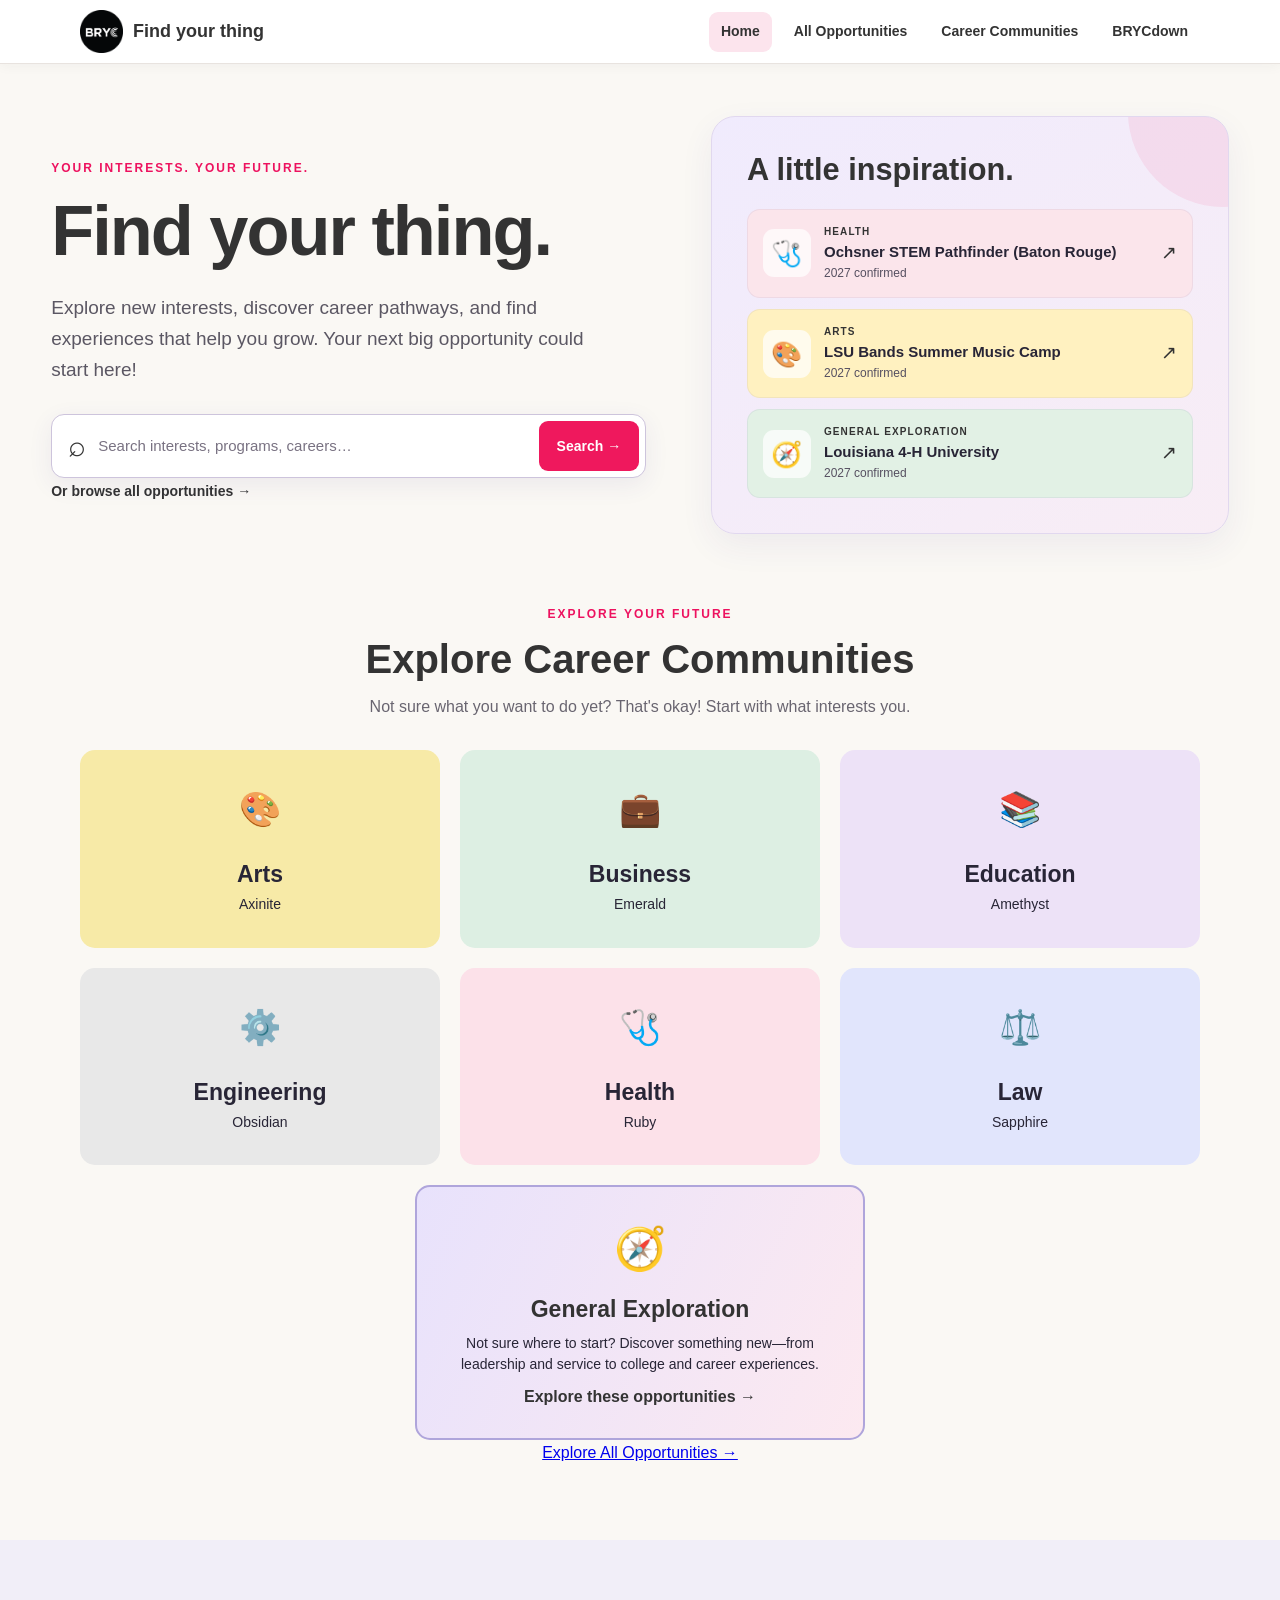
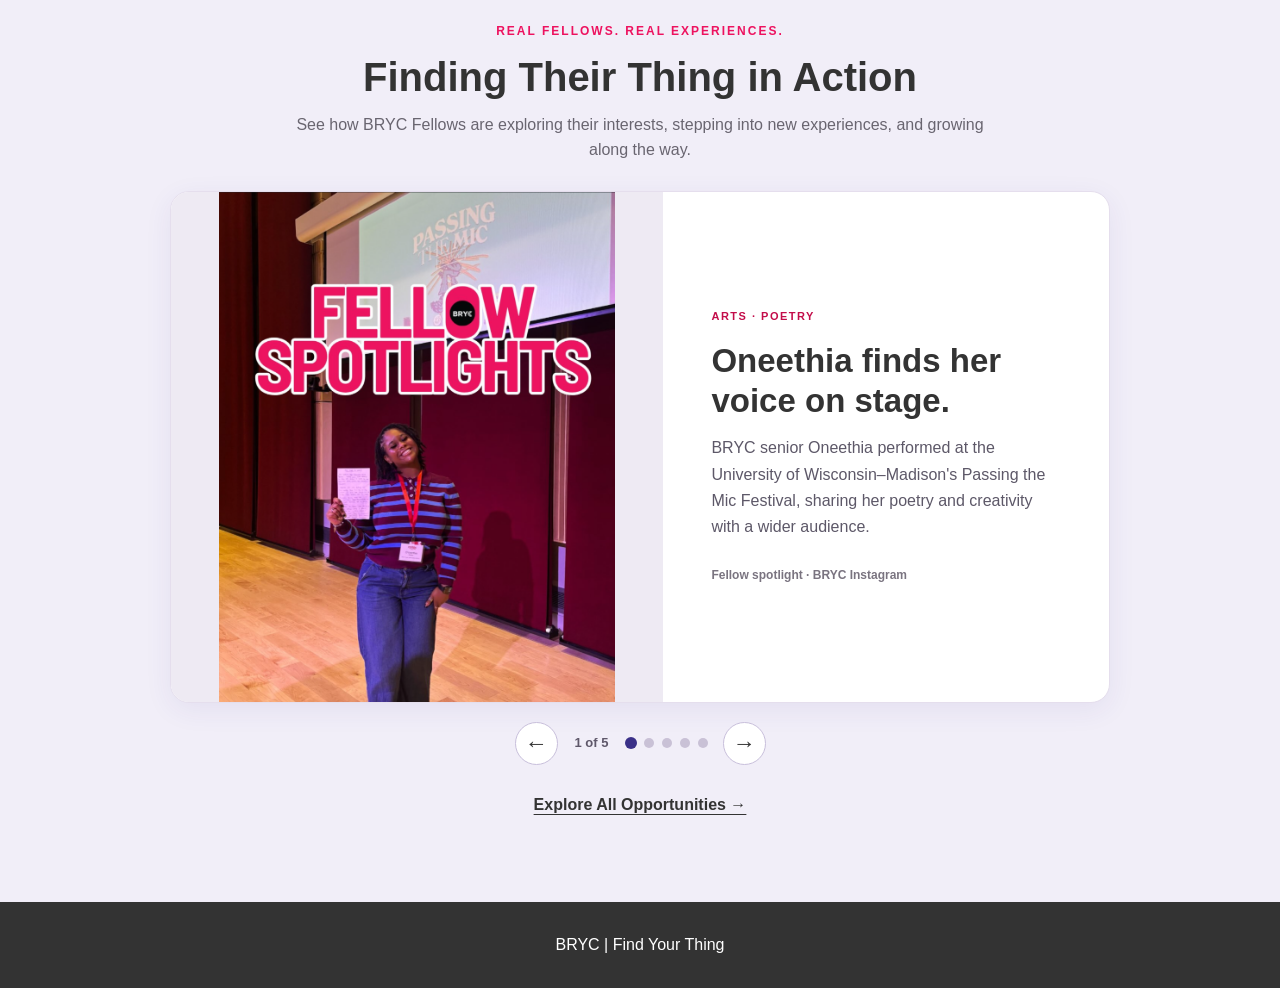
==== commit 9fe07d5c: "Use title-case FYT brand and refreshed compact header styling" ====
--- a/index.html
+++ b/index.html
@@ -5,7 +5,7 @@
   <meta charset="UTF-8">
   <meta name="viewport" content="width=device-width, initial-scale=1.0">
   <title>Find Your Thing | BRYC</title>
-  <link rel="stylesheet" href="style.css?v=13">
+  <link rel="stylesheet" href="style.css?v=14">
 </head>
 
 <body>
@@ -14,7 +14,7 @@
     <div class="container nav">
       <a href="index.html" class="brand" aria-label="Find Your Thing home">
         <img src="BRYC Logo-Punched.png" alt="BRYC logo">
-        <span>FIND YOUR THING</span>
+        <span>Find your thing</span>
       </a>
       <nav class="site-nav" aria-label="Main navigation">
         <a class="nav-link" href="index.html" aria-current="page">Home</a>
--- a/style.css
+++ b/style.css
@@ -93,12 +93,12 @@
   display: inline-flex;
   align-items: center;
   justify-content: center;
-  min-height: 42px;
-  padding: 10px 15px;
+  min-height: 40px;
+  padding: 9px 12px;
   border-radius: 9px;
   color: var(--charcoal);
   text-decoration: none;
-  font-size: 16px;
+  font-size: 14px;
   font-weight: 650;
   line-height: 1.2;
   white-space: nowrap;
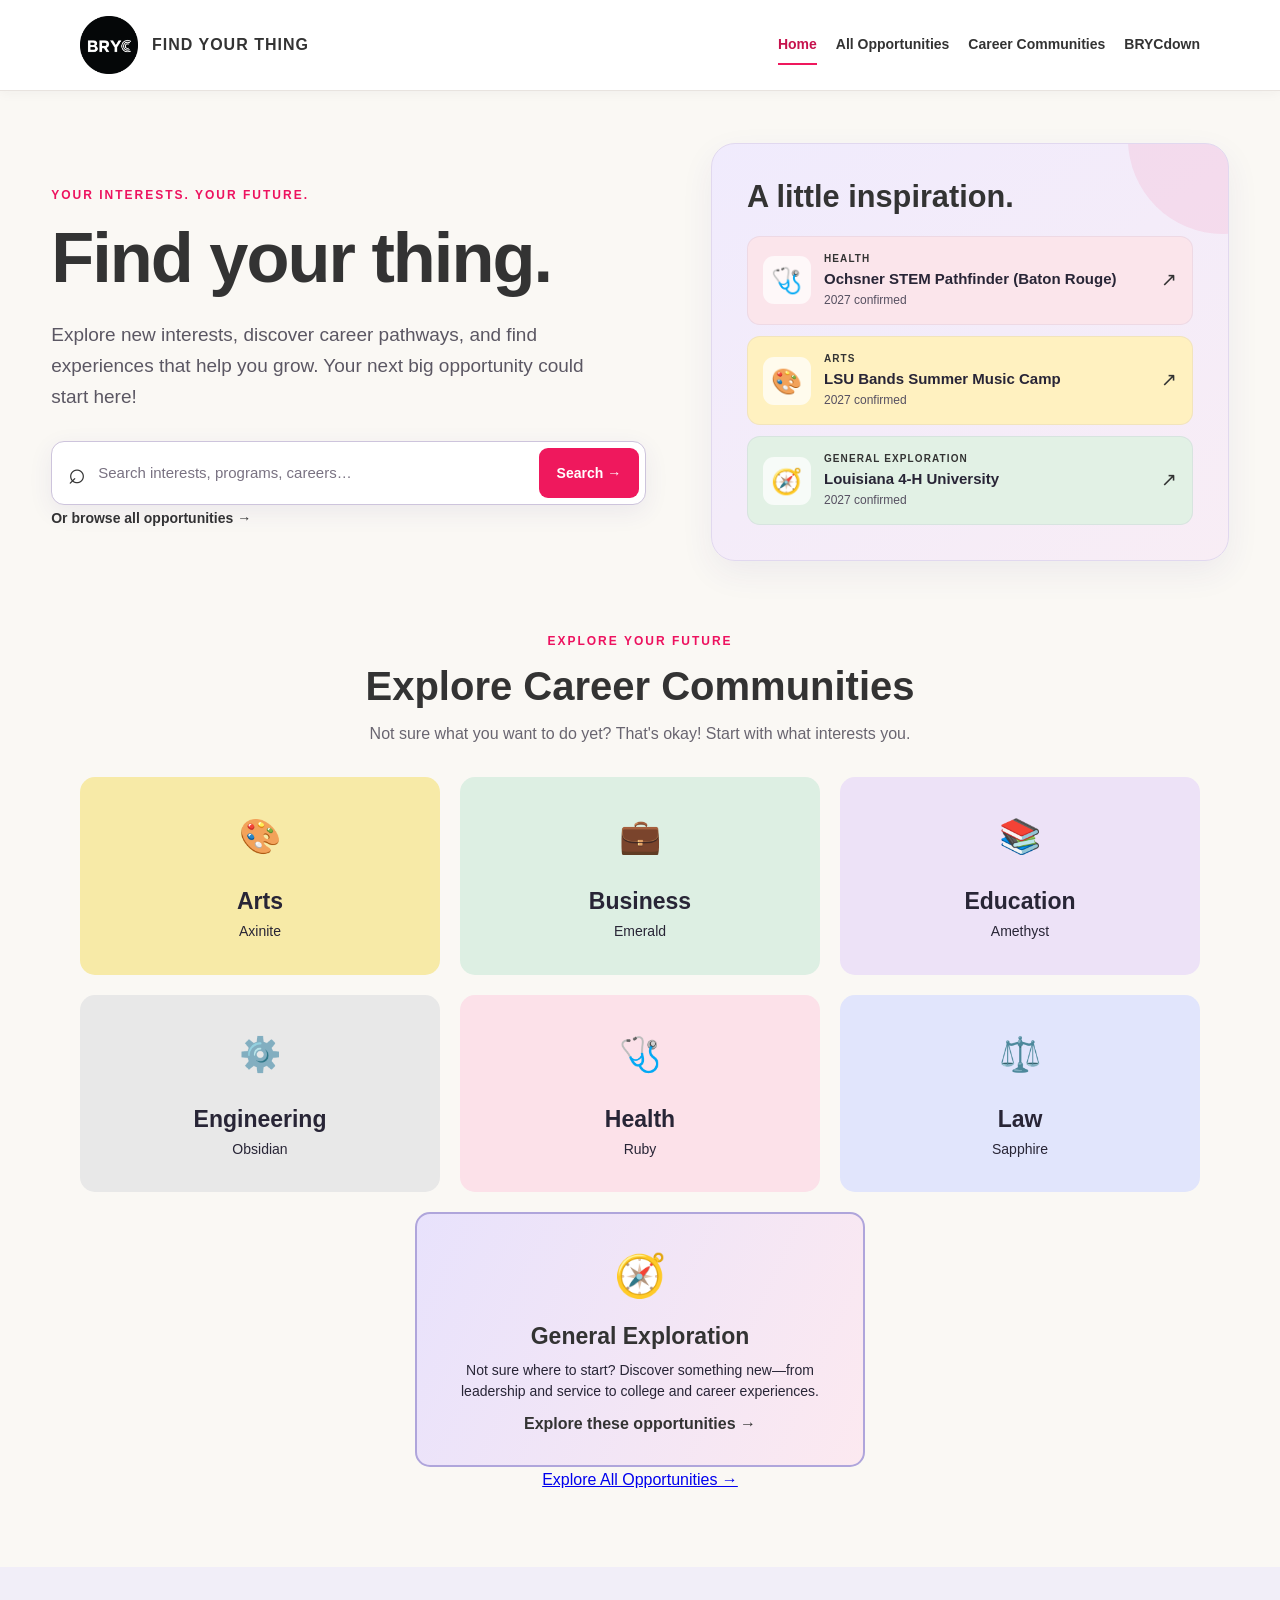
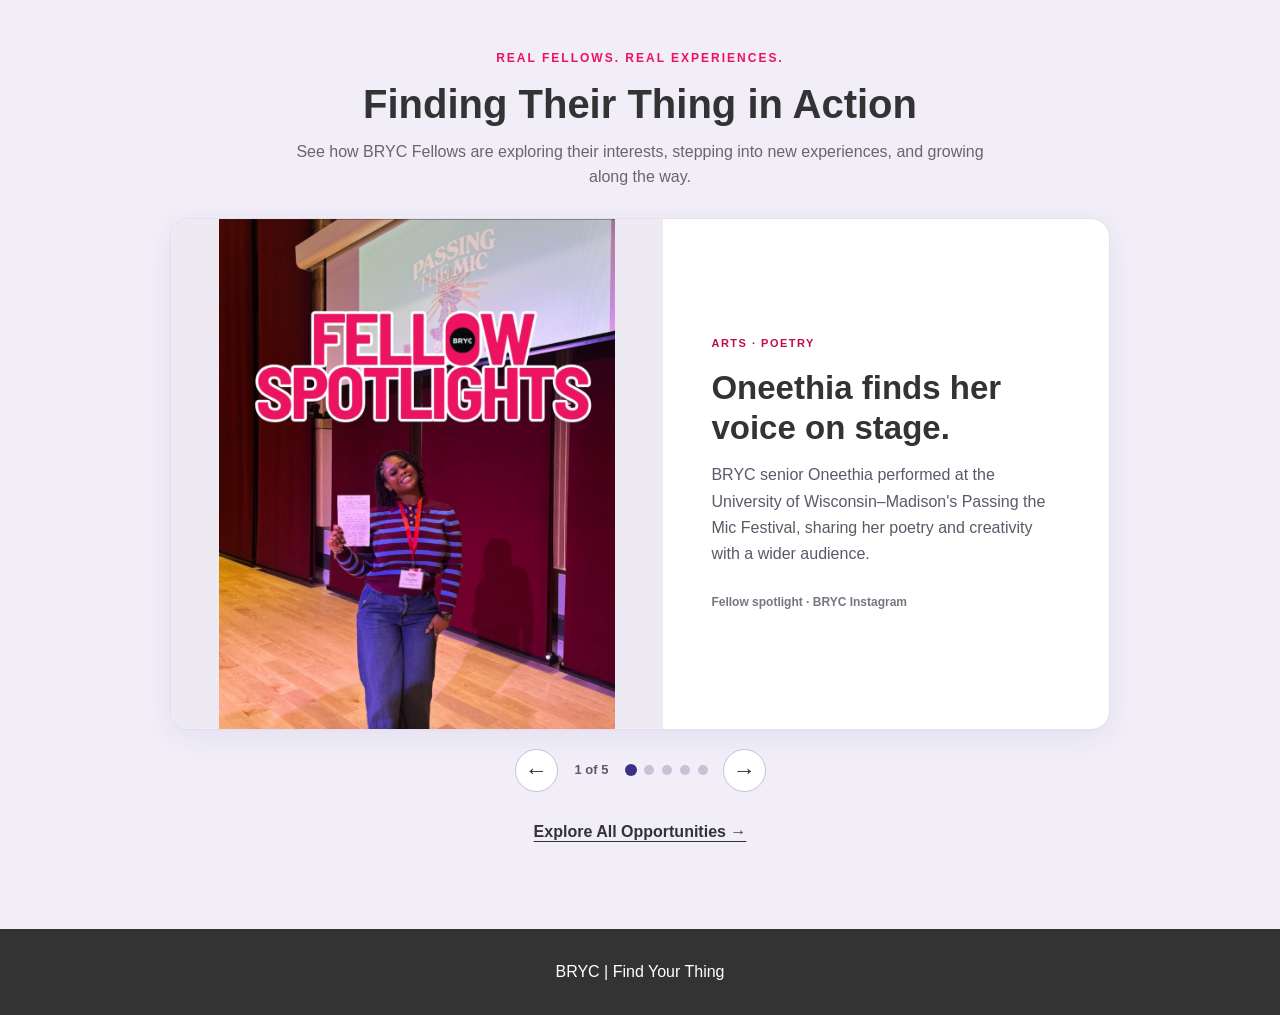
==== commit 91537534: "Restore original FYT header wording and refresh navigation styling" ====
--- a/index.html
+++ b/index.html
@@ -5,7 +5,7 @@
   <meta charset="UTF-8">
   <meta name="viewport" content="width=device-width, initial-scale=1.0">
   <title>Find Your Thing | BRYC</title>
-  <link rel="stylesheet" href="style.css?v=14">
+  <link rel="stylesheet" href="style.css?v=15">
 </head>
 
 <body>
@@ -14,7 +14,7 @@
     <div class="container nav">
       <a href="index.html" class="brand" aria-label="Find Your Thing home">
         <img src="BRYC Logo-Punched.png" alt="BRYC logo">
-        <span>Find your thing</span>
+        <span>FIND YOUR THING</span>
       </a>
       <nav class="site-nav" aria-label="Main navigation">
         <a class="nav-link" href="index.html" aria-current="page">Home</a>
--- a/style.css
+++ b/style.css
@@ -58,87 +58,66 @@
   display: flex;
   justify-content: space-between;
   align-items: center;
-  gap: 22px;
-  padding: 10px 0;
+  gap: 20px;
+  padding: 16px 0;
 }
 
 .brand {
-  display: inline-flex;
+  display: flex;
   align-items: center;
   flex-shrink: 0;
-  gap: 10px;
+  gap: 14px;
   text-decoration: none;
   color: var(--charcoal);
-  font-weight: 800;
-  font-size: 18px;
-  letter-spacing: 0;
-  white-space: nowrap;
+  font-weight: bold;
+  letter-spacing: 1px;
 }
 
 .brand img {
-  width: 43px;
-  height: 43px;
+  width: 58px;
+  height: 58px;
   object-fit: contain;
 }
 
+.nav-link {
+  color: var(--charcoal);
+  text-decoration: none;
+  font-weight: 700;
+}
 .site-nav {
   display: flex;
+  flex-wrap: wrap;
   align-items: center;
   justify-content: flex-end;
-  gap: 10px;
-  flex-wrap: wrap;
-}
-
+  gap: 8px 19px;
+}
 .site-nav .nav-link {
   display: inline-flex;
   align-items: center;
-  justify-content: center;
   min-height: 40px;
-  padding: 9px 12px;
-  border-radius: 9px;
-  color: var(--charcoal);
-  text-decoration: none;
+  white-space: nowrap;
   font-size: 14px;
-  font-weight: 650;
-  line-height: 1.2;
-  white-space: nowrap;
-  transition: background-color .15s ease, color .15s ease;
-}
-
-.site-nav .nav-link:hover {
-  background: #f5f0f4;
-  color: #333333;
-}
-
+  border-bottom: 2px solid transparent;
+}
+.site-nav .nav-link:hover,
 .site-nav .nav-link[aria-current="page"] {
-  background: #fce4ed;
-  color: #333333;
-}
-
+  color: #c6124d;
+  border-bottom-color: #ef185d;
+}
 .site-nav .nav-link:focus-visible,
 .brand:focus-visible {
   outline: 3px solid #ef185d;
   outline-offset: 3px;
-}
-
-#career-communities { scroll-margin-top: 92px; }
-
+  border-radius: 3px;
+}
+#career-communities { scroll-margin-top: 115px; }
 @media (max-width: 900px) {
-  .nav { flex-wrap: wrap; gap: 5px 12px; padding: 8px 0; }
-  .brand { font-size: 16px; }
-  .brand img { width: 40px; height: 40px; }
-  .site-nav {
-    width: 100%;
-    justify-content: flex-start;
-    flex-wrap: nowrap;
-    gap: 5px;
-    overflow-x: auto;
-    scrollbar-width: thin;
-  }
-  .site-nav .nav-link { font-size: 13px; min-height: 36px; padding: 8px 11px; flex-shrink: 0; }
-  #career-communities { scroll-margin-top: 130px; }
-}
-
+  .nav { flex-wrap: wrap; gap: 4px 12px; padding: 9px 0; }
+  .brand img { width: 45px; height: 45px; }
+  .site-nav { width: 100%; justify-content: flex-start; flex-wrap: nowrap; gap: 17px; overflow-x: auto; scrollbar-width: thin; }
+  .site-nav .nav-link { font-size: 13px; flex-shrink: 0; min-height: 38px; }
+  #career-communities { scroll-margin-top: 135px; }
+}
 
 /* ===================================
    WELCOME SECTION — COMPACT SPLIT HERO
